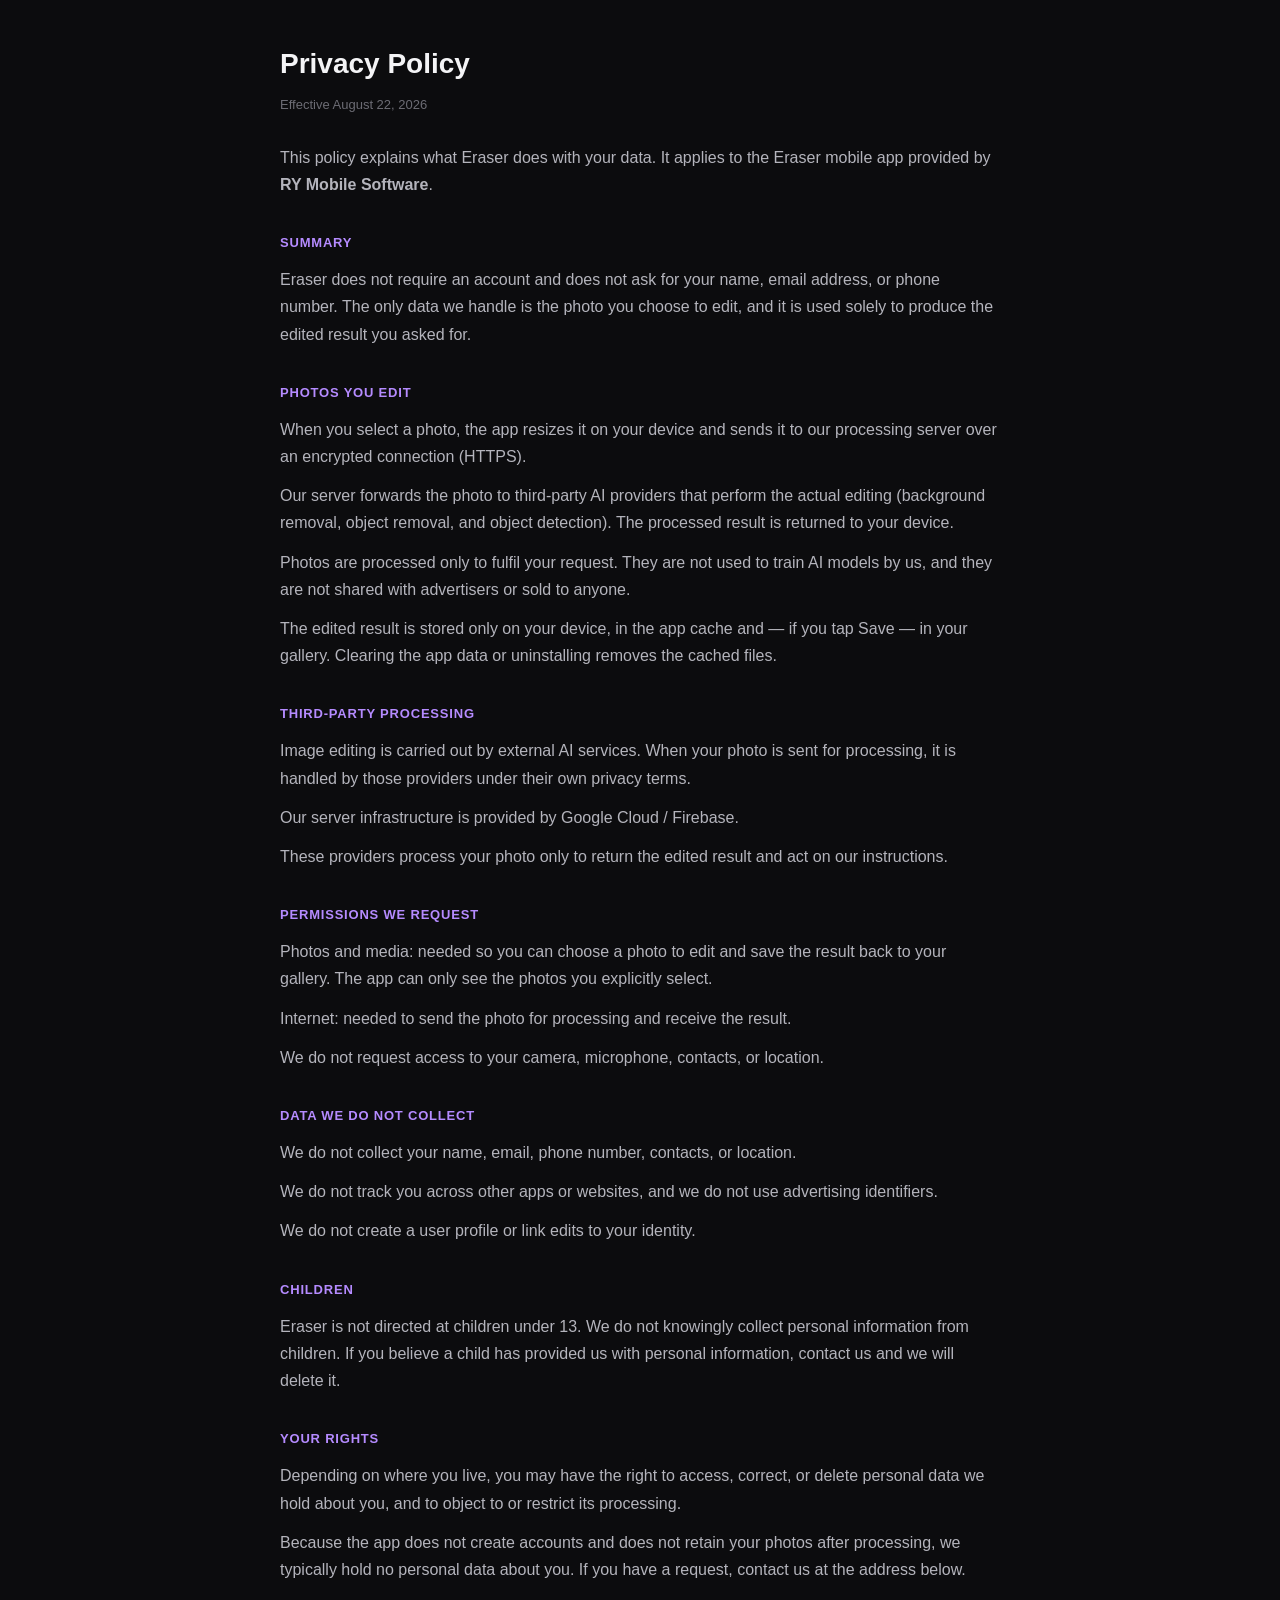
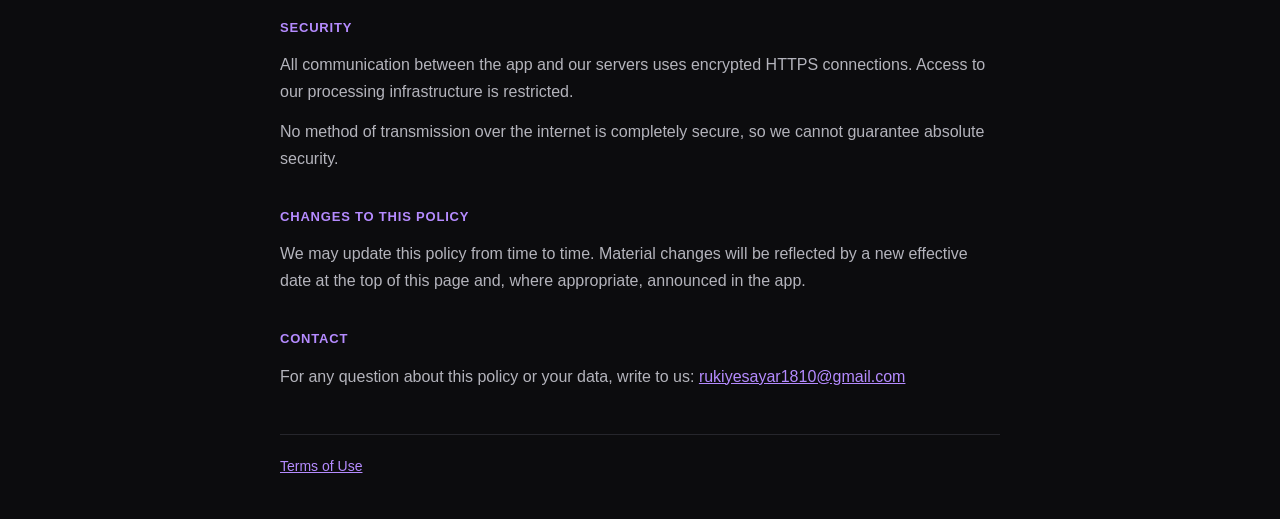
==== privacy.html @ 4523a872 "Pages" ====
<!DOCTYPE html>
<html lang="en">
<head>
<meta charset="utf-8">
<meta name="viewport" content="width=device-width, initial-scale=1">
<title>Privacy Policy — Eraser</title>
<link rel="stylesheet" href="style.css">
</head>
<body>
<div class="wrap">

<h1>Privacy Policy</h1>
<p class="meta">Effective August 22, 2026</p>

<p>This policy explains what Eraser does with your data. It applies to the Eraser mobile app provided by <strong>RY Mobile Software</strong>.</p>

<h2>Summary</h2>
<p>Eraser does not require an account and does not ask for your name, email address, or phone number. The only data we handle is the photo you choose to edit, and it is used solely to produce the edited result you asked for.</p>

<h2>Photos You Edit</h2>
<p>When you select a photo, the app resizes it on your device and sends it to our processing server over an encrypted connection (HTTPS).</p>
<p>Our server forwards the photo to third-party AI providers that perform the actual editing (background removal, object removal, and object detection). The processed result is returned to your device.</p>
<p>Photos are processed only to fulfil your request. They are not used to train AI models by us, and they are not shared with advertisers or sold to anyone.</p>
<p>The edited result is stored only on your device, in the app cache and — if you tap Save — in your gallery. Clearing the app data or uninstalling removes the cached files.</p>

<h2>Third-Party Processing</h2>
<p>Image editing is carried out by external AI services. When your photo is sent for processing, it is handled by those providers under their own privacy terms.</p>
<p>Our server infrastructure is provided by Google Cloud / Firebase.</p>
<p>These providers process your photo only to return the edited result and act on our instructions.</p>

<h2>Permissions We Request</h2>
<p>Photos and media: needed so you can choose a photo to edit and save the result back to your gallery. The app can only see the photos you explicitly select.</p>
<p>Internet: needed to send the photo for processing and receive the result.</p>
<p>We do not request access to your camera, microphone, contacts, or location.</p>

<h2>Data We Do Not Collect</h2>
<p>We do not collect your name, email, phone number, contacts, or location.</p>
<p>We do not track you across other apps or websites, and we do not use advertising identifiers.</p>
<p>We do not create a user profile or link edits to your identity.</p>

<h2>Children</h2>
<p>Eraser is not directed at children under 13. We do not knowingly collect personal information from children. If you believe a child has provided us with personal information, contact us and we will delete it.</p>

<h2>Your Rights</h2>
<p>Depending on where you live, you may have the right to access, correct, or delete personal data we hold about you, and to object to or restrict its processing.</p>
<p>Because the app does not create accounts and does not retain your photos after processing, we typically hold no personal data about you. If you have a request, contact us at the address below.</p>

<h2>Security</h2>
<p>All communication between the app and our servers uses encrypted HTTPS connections. Access to our processing infrastructure is restricted.</p>
<p>No method of transmission over the internet is completely secure, so we cannot guarantee absolute security.</p>

<h2>Changes to This Policy</h2>
<p>We may update this policy from time to time. Material changes will be reflected by a new effective date at the top of this page and, where appropriate, announced in the app.</p>

<h2>Contact</h2>
<p>For any question about this policy or your data, write to us: <a href="rukiyesayar1810@gmail.com">rukiyesayar1810@gmail.com</a></p>

<div class="nav"><a href="terms.html">Terms of Use</a></div>

</div>
</body>
</html>
---- style.css ----
:root { color-scheme: dark; }
* { box-sizing: border-box; }
body {
  margin: 0; padding: 40px 20px;
  background: #0C0C0E; color: #B4B4BC;
  font: 16px/1.7 -apple-system, BlinkMacSystemFont, "Segoe UI", Roboto, sans-serif;
}
.wrap { max-width: 720px; margin: 0 auto; }
h1 { color: #F4F4F6; font-size: 28px; margin: 0 0 6px; }
.meta { color: #6C6C74; font-size: 13px; margin-bottom: 28px; }
h2 {
  color: #B58BFF; font-size: 13px; font-weight: 700;
  letter-spacing: 0.8px; text-transform: uppercase;
  margin: 34px 0 12px;
}
p { margin: 0 0 12px; }
a { color: #B58BFF; }
.nav { margin-top: 44px; padding-top: 20px; border-top: 1px solid #26262C; font-size: 14px; }
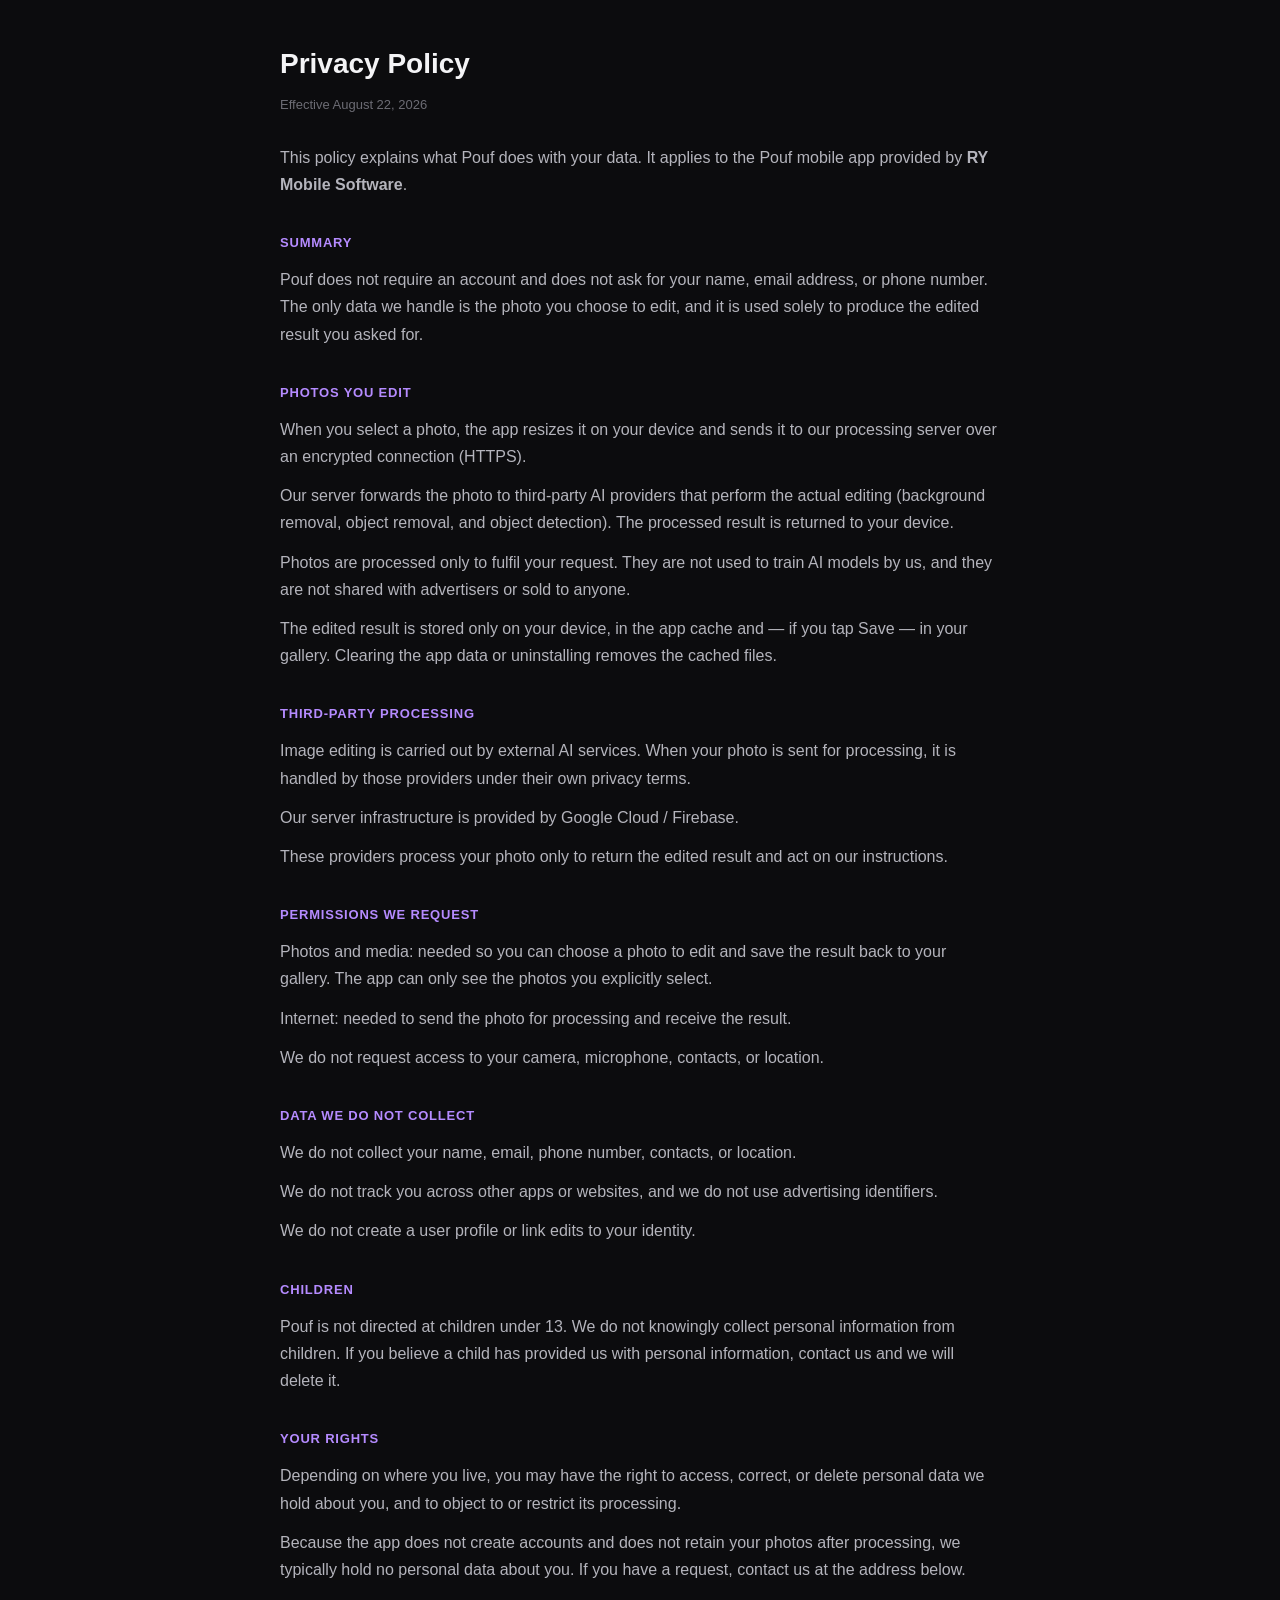
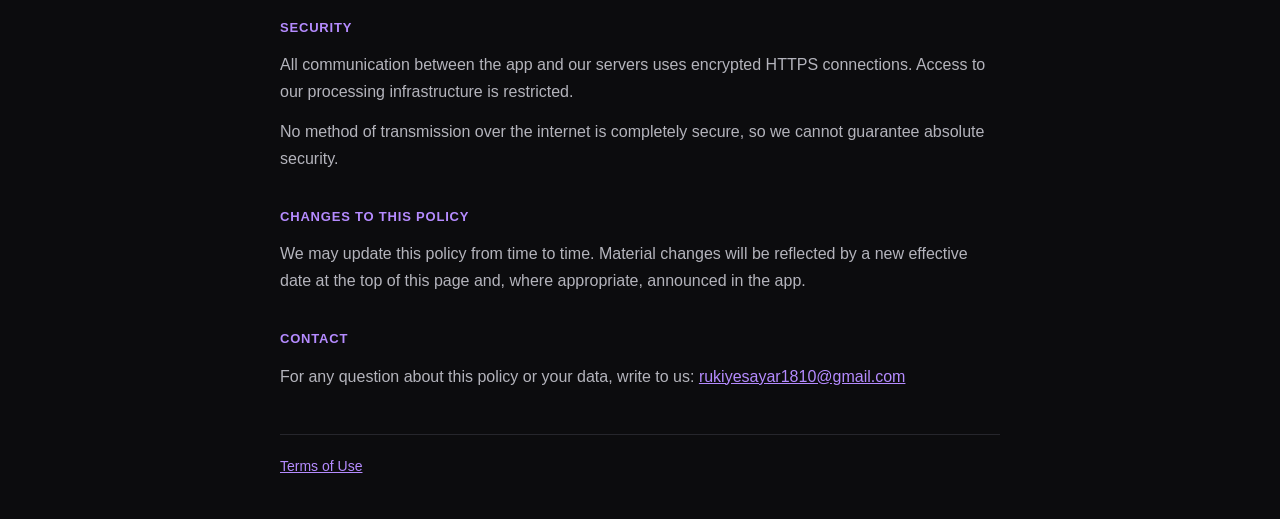
==== commit 0ebc4842: "Update privacy.html Mobile app name changes" ====
--- a/privacy.html
+++ b/privacy.html
@@ -3,7 +3,7 @@
 <head>
 <meta charset="utf-8">
 <meta name="viewport" content="width=device-width, initial-scale=1">
-<title>Privacy Policy — Eraser</title>
+<title>Privacy Policy — Pouf</title>
 <link rel="stylesheet" href="style.css">
 </head>
 <body>
@@ -12,10 +12,10 @@
 <h1>Privacy Policy</h1>
 <p class="meta">Effective August 22, 2026</p>
 
-<p>This policy explains what Eraser does with your data. It applies to the Eraser mobile app provided by <strong>RY Mobile Software</strong>.</p>
+<p>This policy explains what Pouf does with your data. It applies to the Pouf mobile app provided by <strong>RY Mobile Software</strong>.</p>
 
 <h2>Summary</h2>
-<p>Eraser does not require an account and does not ask for your name, email address, or phone number. The only data we handle is the photo you choose to edit, and it is used solely to produce the edited result you asked for.</p>
+<p>Pouf does not require an account and does not ask for your name, email address, or phone number. The only data we handle is the photo you choose to edit, and it is used solely to produce the edited result you asked for.</p>
 
 <h2>Photos You Edit</h2>
 <p>When you select a photo, the app resizes it on your device and sends it to our processing server over an encrypted connection (HTTPS).</p>
@@ -39,7 +39,7 @@
 <p>We do not create a user profile or link edits to your identity.</p>
 
 <h2>Children</h2>
-<p>Eraser is not directed at children under 13. We do not knowingly collect personal information from children. If you believe a child has provided us with personal information, contact us and we will delete it.</p>
+<p>Pouf is not directed at children under 13. We do not knowingly collect personal information from children. If you believe a child has provided us with personal information, contact us and we will delete it.</p>
 
 <h2>Your Rights</h2>
 <p>Depending on where you live, you may have the right to access, correct, or delete personal data we hold about you, and to object to or restrict its processing.</p>
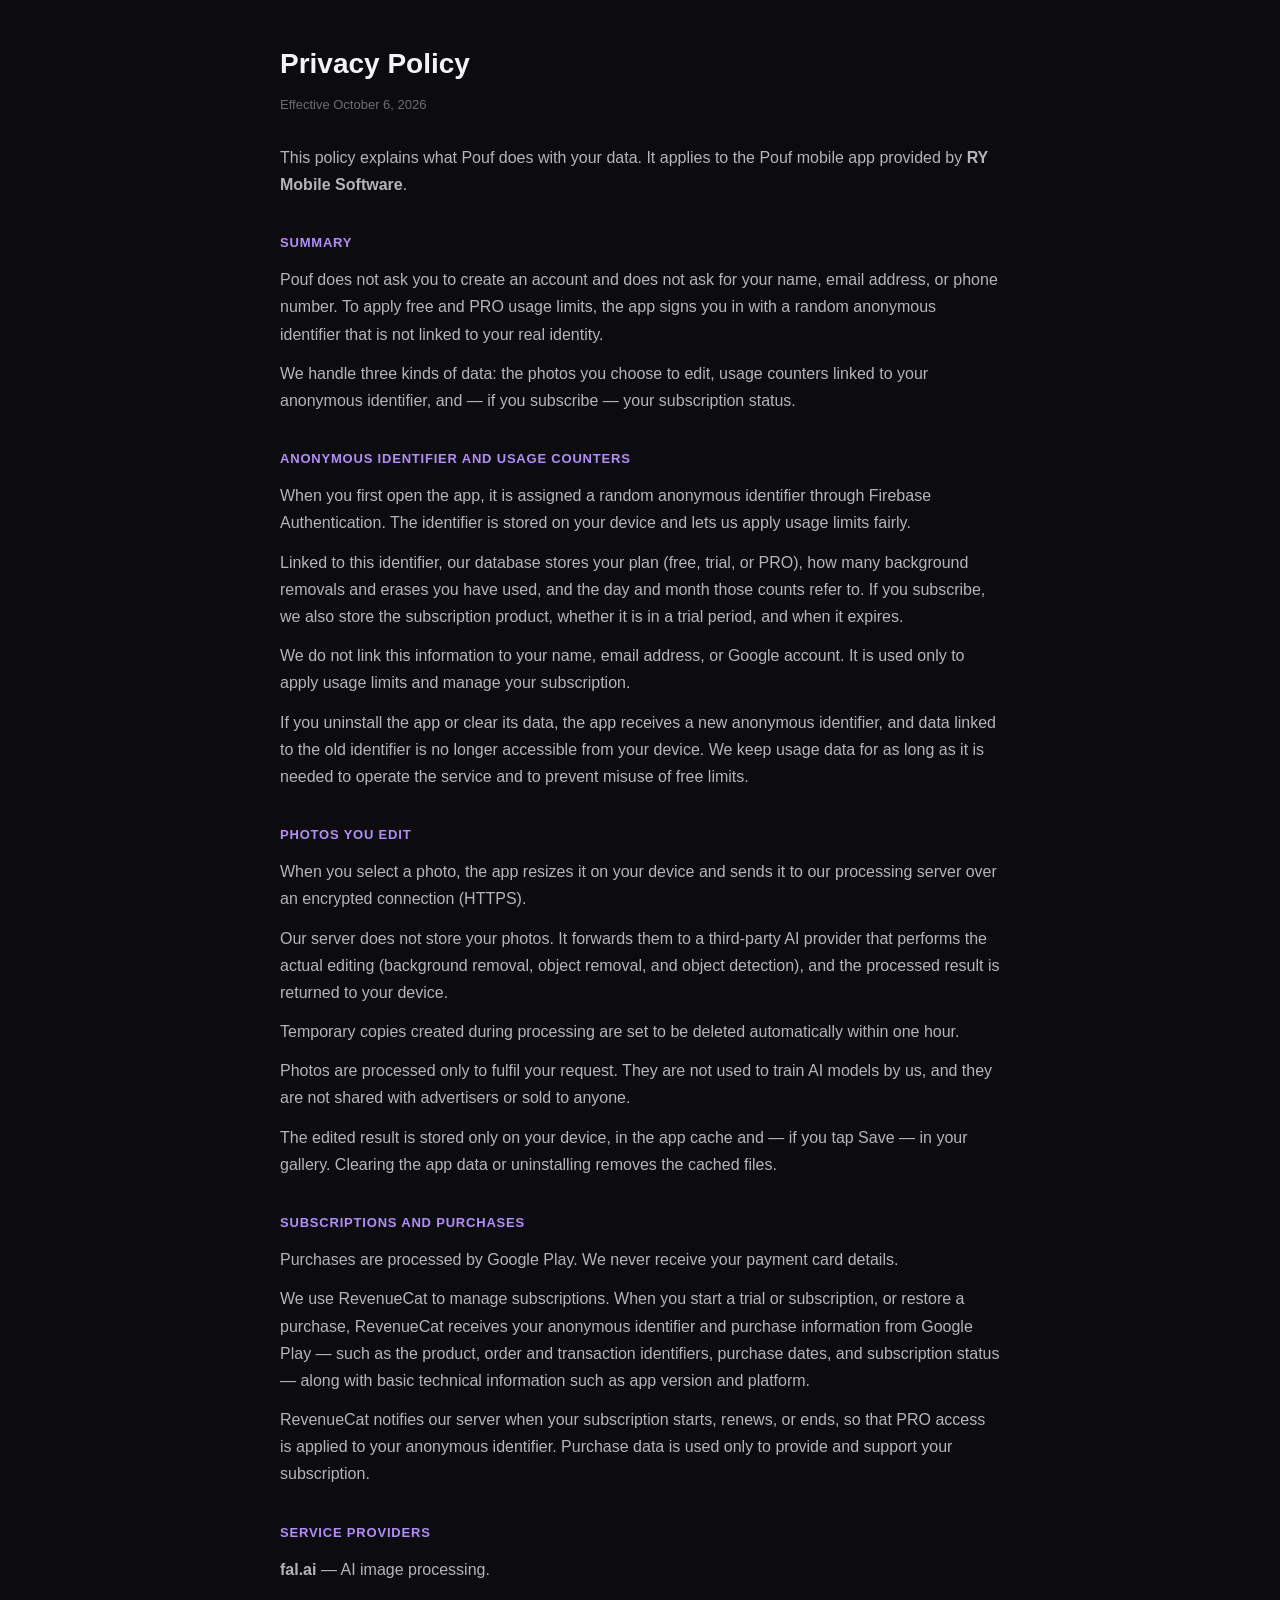
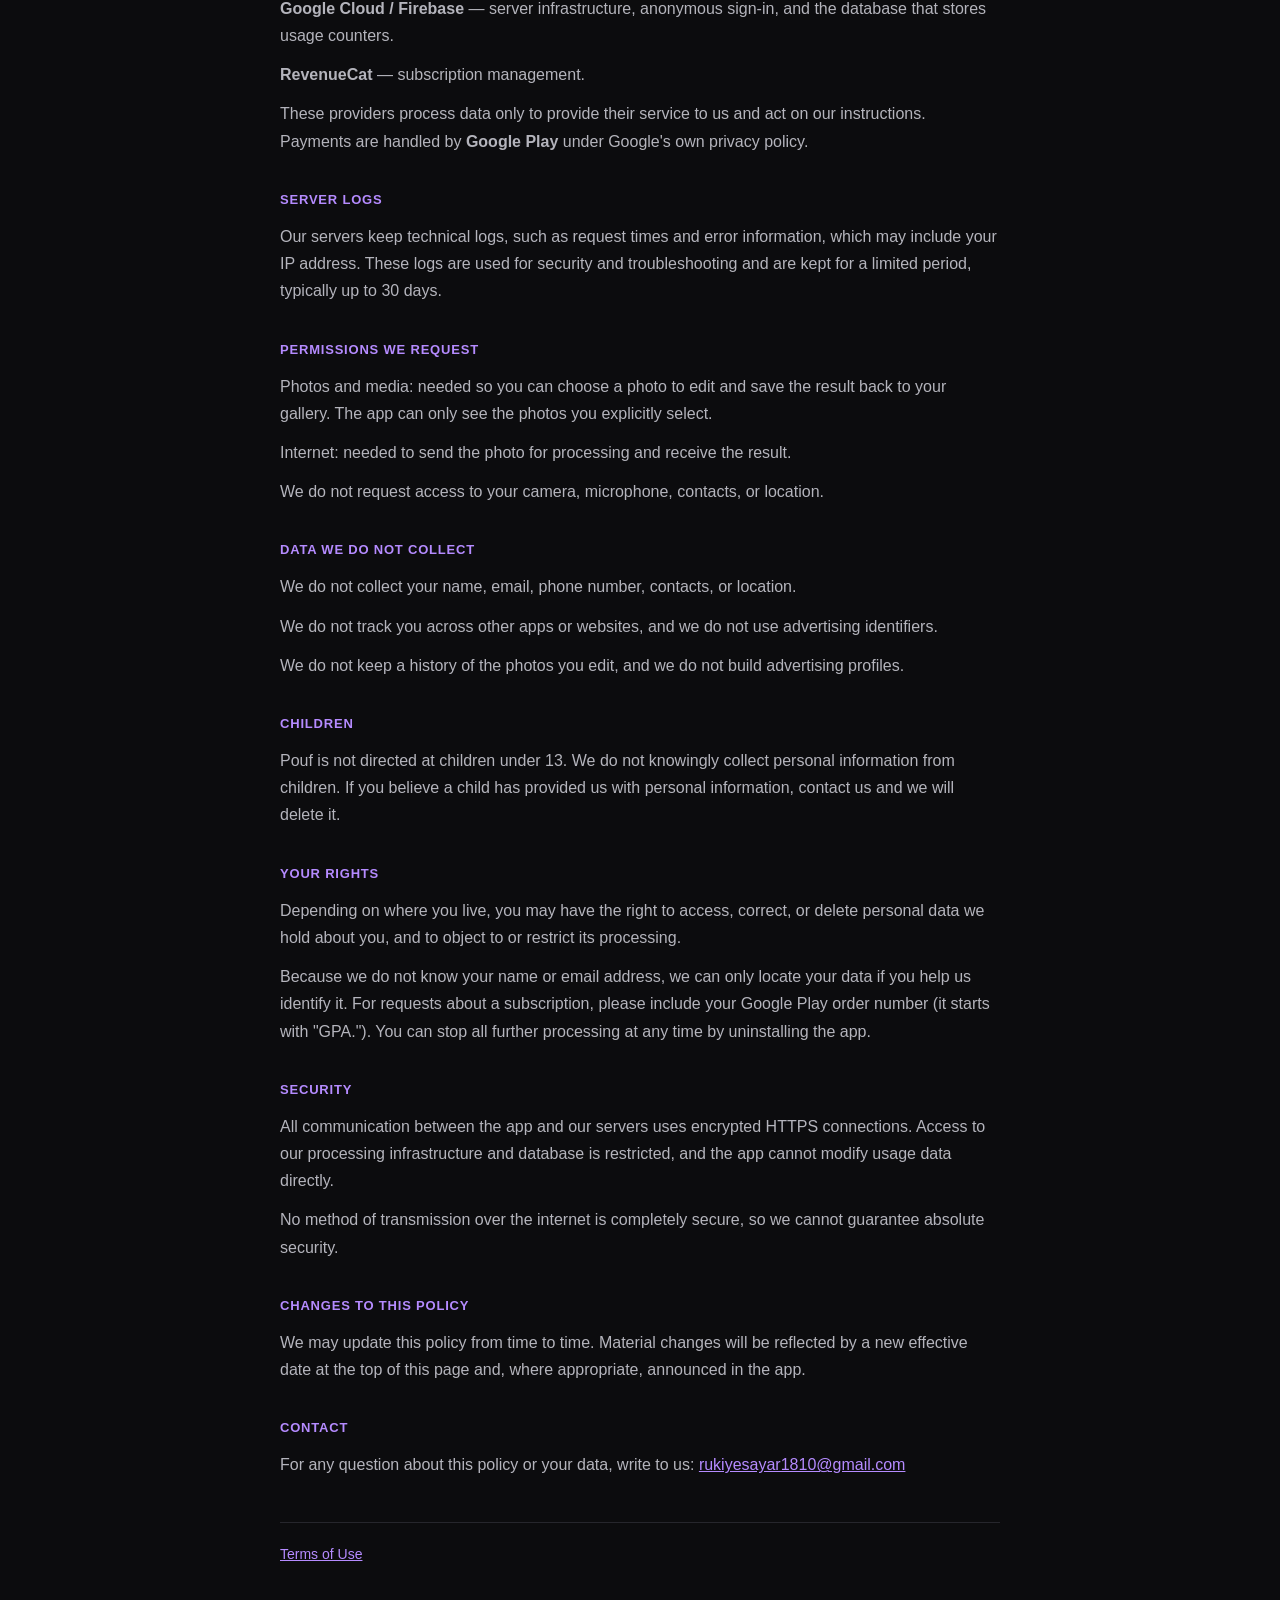
==== commit 4faa7c1b: "Update privacy.html" ====
--- a/privacy.html
+++ b/privacy.html
@@ -10,23 +10,40 @@
 <div class="wrap">
 
 <h1>Privacy Policy</h1>
-<p class="meta">Effective August 22, 2026</p>
+<p class="meta">Effective October 6, 2026</p>
 
 <p>This policy explains what Pouf does with your data. It applies to the Pouf mobile app provided by <strong>RY Mobile Software</strong>.</p>
 
 <h2>Summary</h2>
-<p>Pouf does not require an account and does not ask for your name, email address, or phone number. The only data we handle is the photo you choose to edit, and it is used solely to produce the edited result you asked for.</p>
+<p>Pouf does not ask you to create an account and does not ask for your name, email address, or phone number. To apply free and PRO usage limits, the app signs you in with a random anonymous identifier that is not linked to your real identity.</p>
+<p>We handle three kinds of data: the photos you choose to edit, usage counters linked to your anonymous identifier, and — if you subscribe — your subscription status.</p>
+
+<h2>Anonymous Identifier and Usage Counters</h2>
+<p>When you first open the app, it is assigned a random anonymous identifier through Firebase Authentication. The identifier is stored on your device and lets us apply usage limits fairly.</p>
+<p>Linked to this identifier, our database stores your plan (free, trial, or PRO), how many background removals and erases you have used, and the day and month those counts refer to. If you subscribe, we also store the subscription product, whether it is in a trial period, and when it expires.</p>
+<p>We do not link this information to your name, email address, or Google account. It is used only to apply usage limits and manage your subscription.</p>
+<p>If you uninstall the app or clear its data, the app receives a new anonymous identifier, and data linked to the old identifier is no longer accessible from your device. We keep usage data for as long as it is needed to operate the service and to prevent misuse of free limits.</p>
 
 <h2>Photos You Edit</h2>
 <p>When you select a photo, the app resizes it on your device and sends it to our processing server over an encrypted connection (HTTPS).</p>
-<p>Our server forwards the photo to third-party AI providers that perform the actual editing (background removal, object removal, and object detection). The processed result is returned to your device.</p>
+<p>Our server does not store your photos. It forwards them to a third-party AI provider that performs the actual editing (background removal, object removal, and object detection), and the processed result is returned to your device.</p>
+<p>Temporary copies created during processing are set to be deleted automatically within one hour.</p>
 <p>Photos are processed only to fulfil your request. They are not used to train AI models by us, and they are not shared with advertisers or sold to anyone.</p>
 <p>The edited result is stored only on your device, in the app cache and — if you tap Save — in your gallery. Clearing the app data or uninstalling removes the cached files.</p>
 
-<h2>Third-Party Processing</h2>
-<p>Image editing is carried out by external AI services. When your photo is sent for processing, it is handled by those providers under their own privacy terms.</p>
-<p>Our server infrastructure is provided by Google Cloud / Firebase.</p>
-<p>These providers process your photo only to return the edited result and act on our instructions.</p>
+<h2>Subscriptions and Purchases</h2>
+<p>Purchases are processed by Google Play. We never receive your payment card details.</p>
+<p>We use RevenueCat to manage subscriptions. When you start a trial or subscription, or restore a purchase, RevenueCat receives your anonymous identifier and purchase information from Google Play — such as the product, order and transaction identifiers, purchase dates, and subscription status — along with basic technical information such as app version and platform.</p>
+<p>RevenueCat notifies our server when your subscription starts, renews, or ends, so that PRO access is applied to your anonymous identifier. Purchase data is used only to provide and support your subscription.</p>
+
+<h2>Service Providers</h2>
+<p><strong>fal.ai</strong> — AI image processing.</p>
+<p><strong>Google Cloud / Firebase</strong> — server infrastructure, anonymous sign-in, and the database that stores usage counters.</p>
+<p><strong>RevenueCat</strong> — subscription management.</p>
+<p>These providers process data only to provide their service to us and act on our instructions. Payments are handled by <strong>Google Play</strong> under Google's own privacy policy.</p>
+
+<h2>Server Logs</h2>
+<p>Our servers keep technical logs, such as request times and error information, which may include your IP address. These logs are used for security and troubleshooting and are kept for a limited period, typically up to 30 days.</p>
 
 <h2>Permissions We Request</h2>
 <p>Photos and media: needed so you can choose a photo to edit and save the result back to your gallery. The app can only see the photos you explicitly select.</p>
@@ -36,24 +53,24 @@
 <h2>Data We Do Not Collect</h2>
 <p>We do not collect your name, email, phone number, contacts, or location.</p>
 <p>We do not track you across other apps or websites, and we do not use advertising identifiers.</p>
-<p>We do not create a user profile or link edits to your identity.</p>
+<p>We do not keep a history of the photos you edit, and we do not build advertising profiles.</p>
 
 <h2>Children</h2>
 <p>Pouf is not directed at children under 13. We do not knowingly collect personal information from children. If you believe a child has provided us with personal information, contact us and we will delete it.</p>
 
 <h2>Your Rights</h2>
 <p>Depending on where you live, you may have the right to access, correct, or delete personal data we hold about you, and to object to or restrict its processing.</p>
-<p>Because the app does not create accounts and does not retain your photos after processing, we typically hold no personal data about you. If you have a request, contact us at the address below.</p>
+<p>Because we do not know your name or email address, we can only locate your data if you help us identify it. For requests about a subscription, please include your Google Play order number (it starts with "GPA."). You can stop all further processing at any time by uninstalling the app.</p>
 
 <h2>Security</h2>
-<p>All communication between the app and our servers uses encrypted HTTPS connections. Access to our processing infrastructure is restricted.</p>
+<p>All communication between the app and our servers uses encrypted HTTPS connections. Access to our processing infrastructure and database is restricted, and the app cannot modify usage data directly.</p>
 <p>No method of transmission over the internet is completely secure, so we cannot guarantee absolute security.</p>
 
 <h2>Changes to This Policy</h2>
 <p>We may update this policy from time to time. Material changes will be reflected by a new effective date at the top of this page and, where appropriate, announced in the app.</p>
 
 <h2>Contact</h2>
-<p>For any question about this policy or your data, write to us: <a href="rukiyesayar1810@gmail.com">rukiyesayar1810@gmail.com</a></p>
+<p>For any question about this policy or your data, write to us: <a href="mailto:rukiyesayar1810@gmail.com">rukiyesayar1810@gmail.com</a></p>
 
 <div class="nav"><a href="terms.html">Terms of Use</a></div>
 
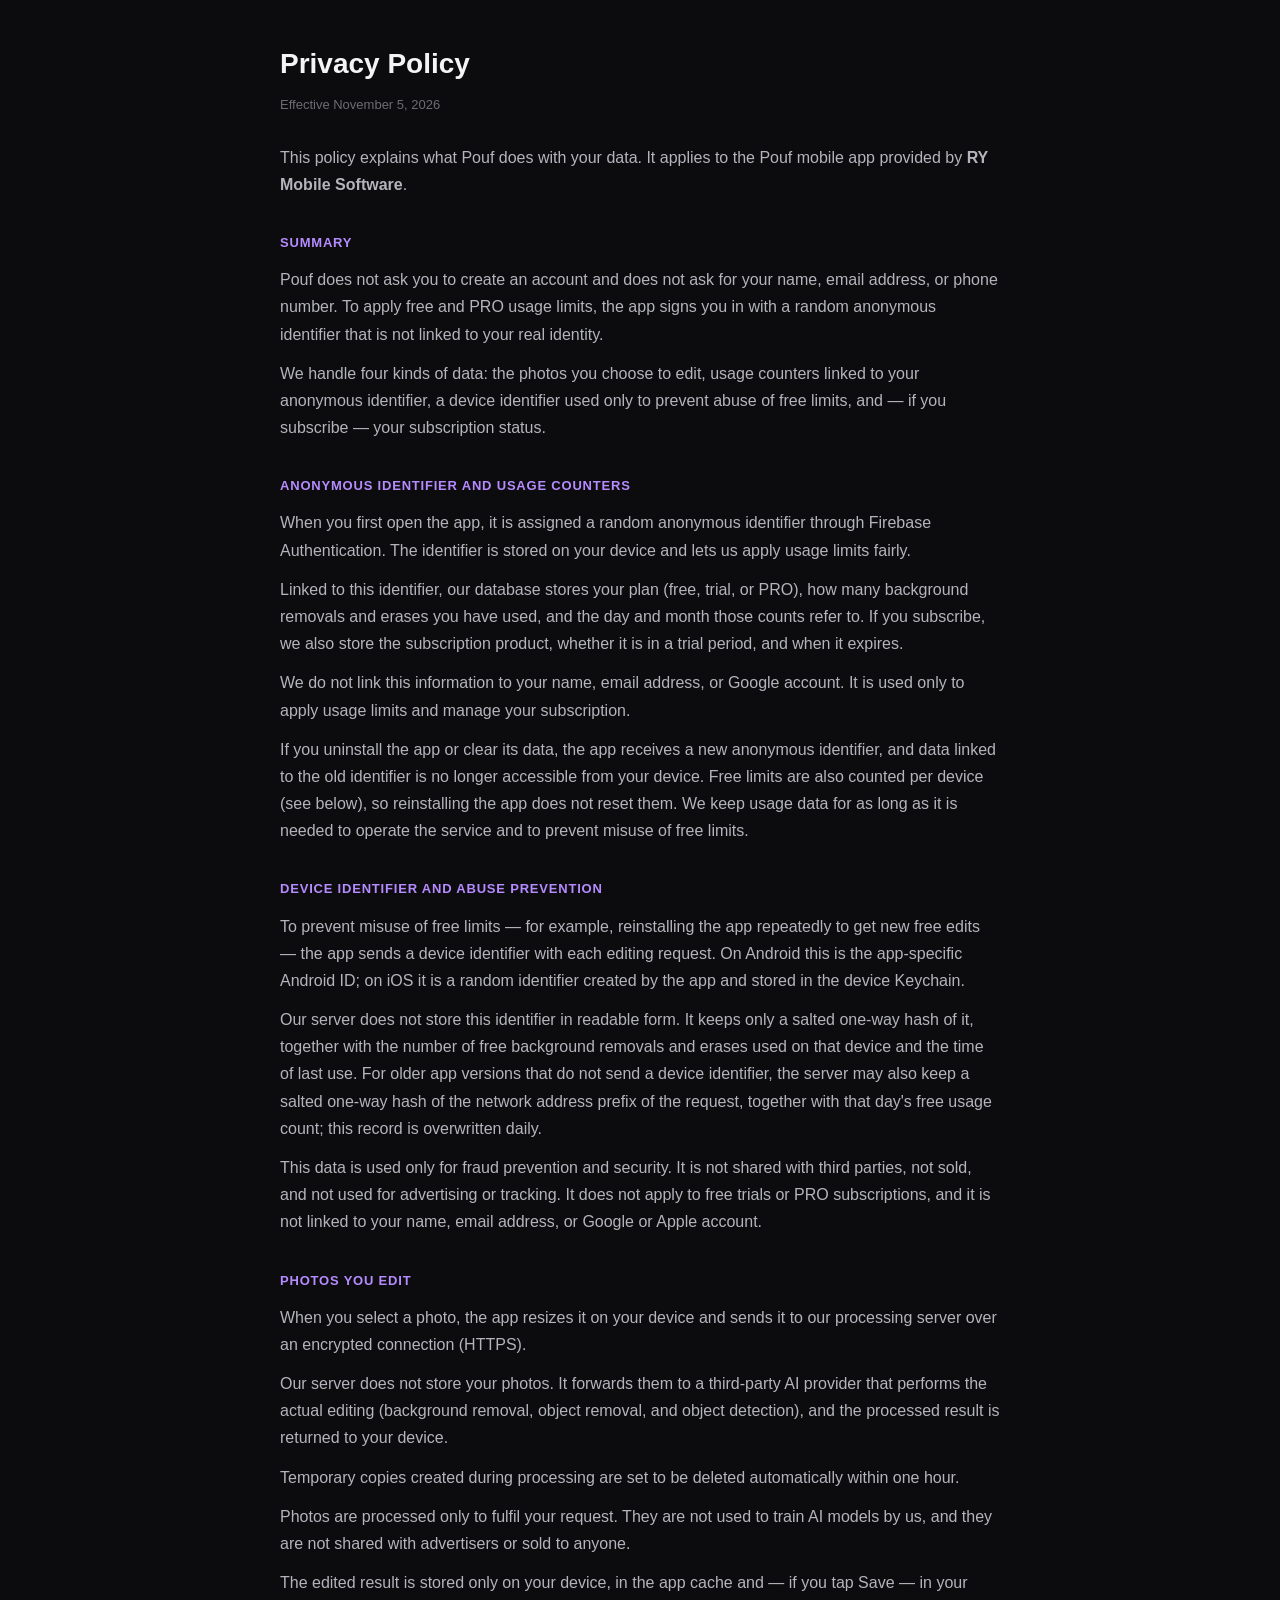
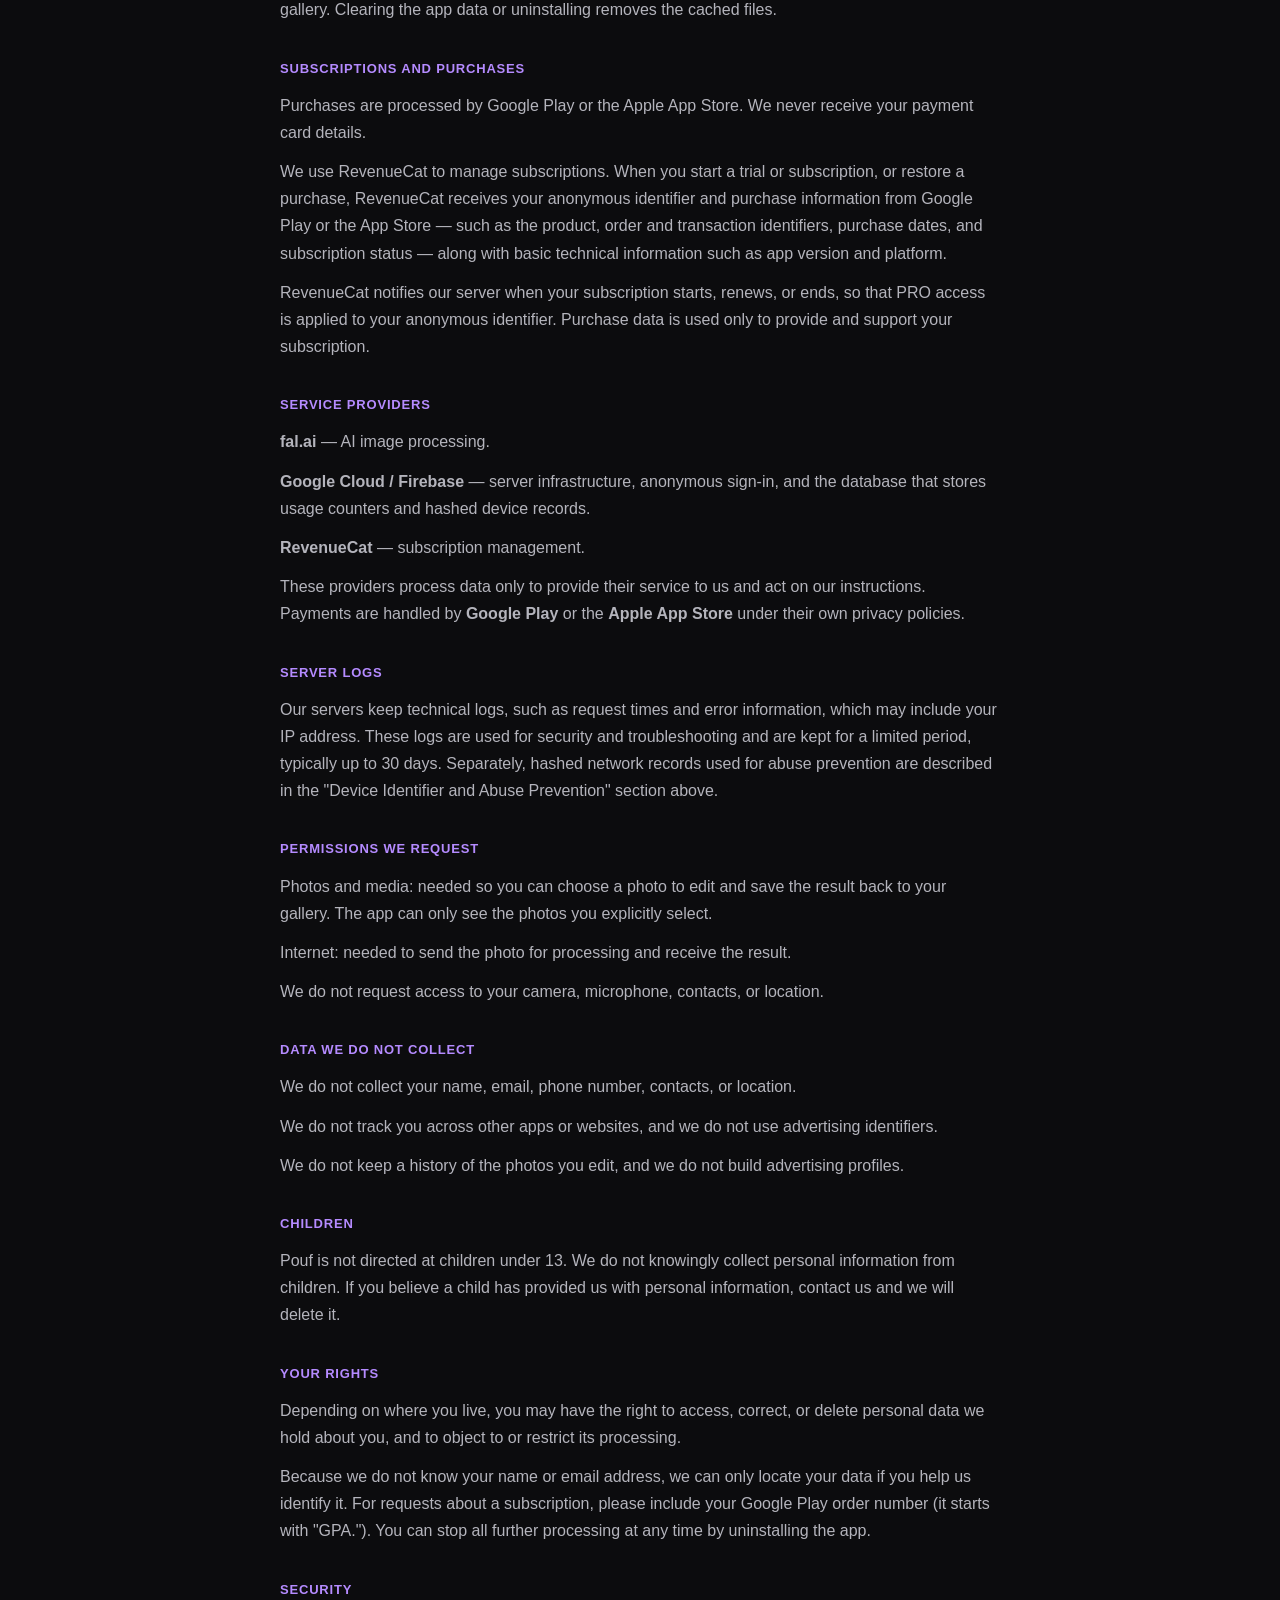
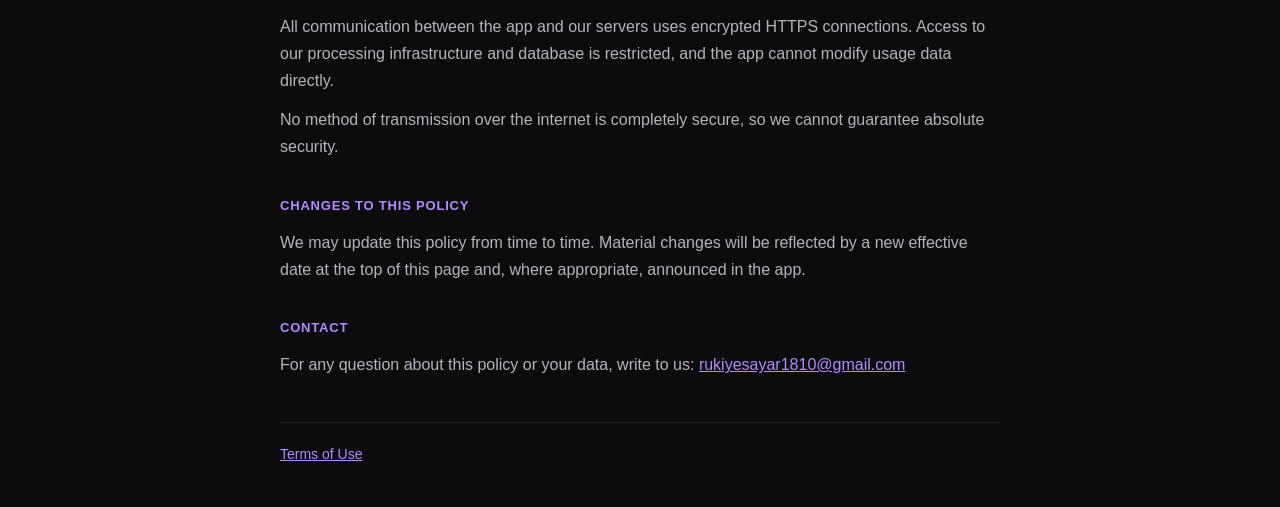
==== commit 15d75012: "Update privacy.html" ====
--- a/privacy.html
+++ b/privacy.html
@@ -10,19 +10,24 @@
 <div class="wrap">
 
 <h1>Privacy Policy</h1>
-<p class="meta">Effective October 6, 2026</p>
+<p class="meta">Effective November 5, 2026</p>
 
 <p>This policy explains what Pouf does with your data. It applies to the Pouf mobile app provided by <strong>RY Mobile Software</strong>.</p>
 
 <h2>Summary</h2>
 <p>Pouf does not ask you to create an account and does not ask for your name, email address, or phone number. To apply free and PRO usage limits, the app signs you in with a random anonymous identifier that is not linked to your real identity.</p>
-<p>We handle three kinds of data: the photos you choose to edit, usage counters linked to your anonymous identifier, and — if you subscribe — your subscription status.</p>
+<p>We handle four kinds of data: the photos you choose to edit, usage counters linked to your anonymous identifier, a device identifier used only to prevent abuse of free limits, and — if you subscribe — your subscription status.</p>
 
 <h2>Anonymous Identifier and Usage Counters</h2>
 <p>When you first open the app, it is assigned a random anonymous identifier through Firebase Authentication. The identifier is stored on your device and lets us apply usage limits fairly.</p>
 <p>Linked to this identifier, our database stores your plan (free, trial, or PRO), how many background removals and erases you have used, and the day and month those counts refer to. If you subscribe, we also store the subscription product, whether it is in a trial period, and when it expires.</p>
 <p>We do not link this information to your name, email address, or Google account. It is used only to apply usage limits and manage your subscription.</p>
-<p>If you uninstall the app or clear its data, the app receives a new anonymous identifier, and data linked to the old identifier is no longer accessible from your device. We keep usage data for as long as it is needed to operate the service and to prevent misuse of free limits.</p>
+<p>If you uninstall the app or clear its data, the app receives a new anonymous identifier, and data linked to the old identifier is no longer accessible from your device. Free limits are also counted per device (see below), so reinstalling the app does not reset them. We keep usage data for as long as it is needed to operate the service and to prevent misuse of free limits.</p>
+
+<h2>Device Identifier and Abuse Prevention</h2>
+<p>To prevent misuse of free limits — for example, reinstalling the app repeatedly to get new free edits — the app sends a device identifier with each editing request. On Android this is the app-specific Android ID; on iOS it is a random identifier created by the app and stored in the device Keychain.</p>
+<p>Our server does not store this identifier in readable form. It keeps only a salted one-way hash of it, together with the number of free background removals and erases used on that device and the time of last use. For older app versions that do not send a device identifier, the server may also keep a salted one-way hash of the network address prefix of the request, together with that day's free usage count; this record is overwritten daily.</p>
+<p>This data is used only for fraud prevention and security. It is not shared with third parties, not sold, and not used for advertising or tracking. It does not apply to free trials or PRO subscriptions, and it is not linked to your name, email address, or Google or Apple account.</p>
 
 <h2>Photos You Edit</h2>
 <p>When you select a photo, the app resizes it on your device and sends it to our processing server over an encrypted connection (HTTPS).</p>
@@ -32,18 +37,18 @@
 <p>The edited result is stored only on your device, in the app cache and — if you tap Save — in your gallery. Clearing the app data or uninstalling removes the cached files.</p>
 
 <h2>Subscriptions and Purchases</h2>
-<p>Purchases are processed by Google Play. We never receive your payment card details.</p>
-<p>We use RevenueCat to manage subscriptions. When you start a trial or subscription, or restore a purchase, RevenueCat receives your anonymous identifier and purchase information from Google Play — such as the product, order and transaction identifiers, purchase dates, and subscription status — along with basic technical information such as app version and platform.</p>
+<p>Purchases are processed by Google Play or the Apple App Store. We never receive your payment card details.</p>
+<p>We use RevenueCat to manage subscriptions. When you start a trial or subscription, or restore a purchase, RevenueCat receives your anonymous identifier and purchase information from Google Play or the App Store — such as the product, order and transaction identifiers, purchase dates, and subscription status — along with basic technical information such as app version and platform.</p>
 <p>RevenueCat notifies our server when your subscription starts, renews, or ends, so that PRO access is applied to your anonymous identifier. Purchase data is used only to provide and support your subscription.</p>
 
 <h2>Service Providers</h2>
 <p><strong>fal.ai</strong> — AI image processing.</p>
-<p><strong>Google Cloud / Firebase</strong> — server infrastructure, anonymous sign-in, and the database that stores usage counters.</p>
+<p><strong>Google Cloud / Firebase</strong> — server infrastructure, anonymous sign-in, and the database that stores usage counters and hashed device records.</p>
 <p><strong>RevenueCat</strong> — subscription management.</p>
-<p>These providers process data only to provide their service to us and act on our instructions. Payments are handled by <strong>Google Play</strong> under Google's own privacy policy.</p>
+<p>These providers process data only to provide their service to us and act on our instructions. Payments are handled by <strong>Google Play</strong> or the <strong>Apple App Store</strong> under their own privacy policies.</p>
 
 <h2>Server Logs</h2>
-<p>Our servers keep technical logs, such as request times and error information, which may include your IP address. These logs are used for security and troubleshooting and are kept for a limited period, typically up to 30 days.</p>
+<p>Our servers keep technical logs, such as request times and error information, which may include your IP address. These logs are used for security and troubleshooting and are kept for a limited period, typically up to 30 days. Separately, hashed network records used for abuse prevention are described in the "Device Identifier and Abuse Prevention" section above.</p>
 
 <h2>Permissions We Request</h2>
 <p>Photos and media: needed so you can choose a photo to edit and save the result back to your gallery. The app can only see the photos you explicitly select.</p>
